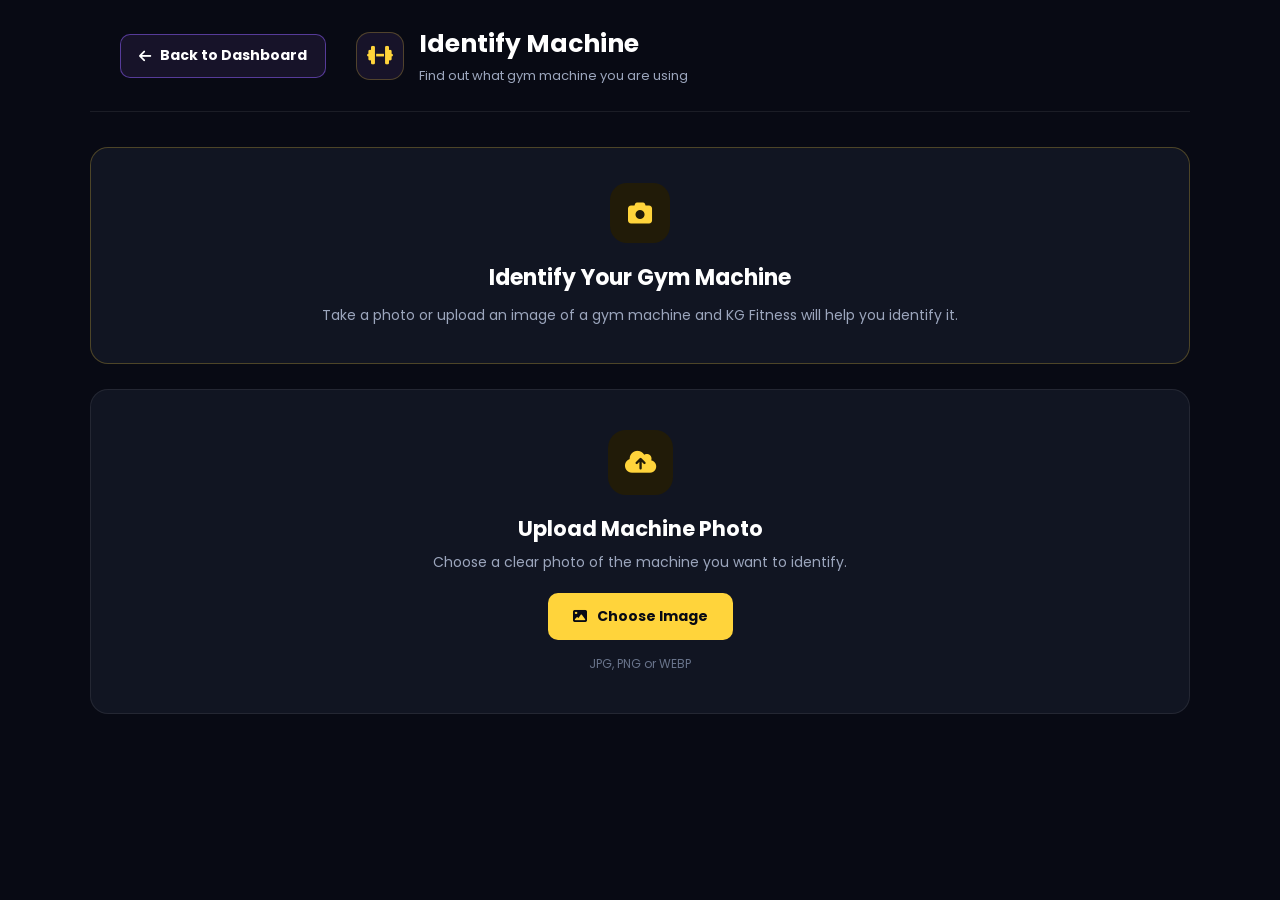
==== identify-machine.html @ 5fb45a8c "Initial commit" ====
<!DOCTYPE html>
<html lang="en">
<head>

    <meta charset="UTF-8">

    <meta
        name="viewport"
        content="width=device-width, initial-scale=1.0"
    >

    <title>KG Fitness - Identify Machine</title>

    <link
        rel="stylesheet"
        href="identify-machine.css"
    >

    <link
        rel="stylesheet"
        href="https://cdnjs.cloudflare.com/ajax/libs/font-awesome/6.5.2/css/all.min.css"
    >

    <script type="module">

        import {
            pipeline
        } from "https://cdn.jsdelivr.net/npm/@huggingface/transformers@3.8.1";

        window.HF = {
            pipeline
        };

    </script>

</head>


<body>

    <div class="identify-machine-page">


        <!-- HEADER -->

        <header class="page-header">

            <a
                href="dashboard.html"
                class="back-button"
            >

                <i class="fa-solid fa-arrow-left"></i>

                Back to Dashboard

            </a>


            <div class="header-title">

                <i class="fa-solid fa-dumbbell"></i>

                <div>

                    <h1>
                        Identify Machine
                    </h1>

                    <p>
                        Find out what gym machine you are using
                    </p>

                </div>

            </div>

        </header>



        <main class="identify-container">


            <!-- INTRO -->

            <section class="intro-card">

                <div class="intro-icon">

                    <i class="fa-solid fa-camera"></i>

                </div>


                <h2>
                    Identify Your Gym Machine
                </h2>


                <p>
                    Take a photo or upload an image of a gym machine
                    and KG Fitness will help you identify it.
                </p>

            </section>



            <!-- UPLOAD -->

            <section class="upload-card">

                <div class="upload-icon">

                    <i class="fa-solid fa-cloud-arrow-up"></i>

                </div>


                <h2>
                    Upload Machine Photo
                </h2>


                <p>
                    Choose a clear photo of the machine you want to identify.
                </p>


                <label
                    for="machineImageInput"
                    class="upload-button"
                >

                    <i class="fa-solid fa-image"></i>

                    Choose Image

                </label>


                <input
                    type="file"
                    id="machineImageInput"
                    accept="image/*"
                    hidden
                >


                <p class="upload-info">
                    JPG, PNG or WEBP
                </p>

            </section>



            <!-- IMAGE PREVIEW -->

            <section
                class="preview-card"
                id="previewCard"
                style="display:none;"
            >

                <h2>
                    Selected Image
                </h2>


                <div class="image-preview">

                    <img
                        id="machinePreview"
                        src=""
                        alt="Selected gym machine"
                    >

                </div>


                <button
                    type="button"
                    id="identifyButton"
                    class="identify-button"
                >

                    <i class="fa-solid fa-magnifying-glass"></i>

                    Identify Machine

                </button>

            </section>



            <!-- AI RESULT -->

            <section
                class="result-card"
                id="resultCard"
                style="display:none;"
            >


                <div class="result-icon">

                    <i class="fa-solid fa-dumbbell"></i>

                </div>


                <h2 id="machineName">
                    Machine Identified
                </h2>


                <p id="machineDescription">
                    Your machine information will appear here.
                </p>



                <!-- MACHINE INFORMATION -->

                <div
                    class="machine-information"
                    id="machineInformation"
                >


                    <!-- MUSCLES -->

                    <div class="information-card">

                        <div class="information-icon">

                            <i class="fa-solid fa-dumbbell"></i>

                        </div>


                        <h3>
                            Muscles Worked
                        </h3>


                        <ul id="musclesWorked">

                        </ul>

                    </div>



                    <!-- HOW TO USE -->

                    <div class="information-card">

                        <div class="information-icon">

                            <i class="fa-solid fa-list-check"></i>

                        </div>


                        <h3>
                            How to Use
                        </h3>


                        <ol id="howToUse">

                        </ol>

                    </div>



                    <!-- TIPS -->

                    <div class="information-card">

                        <div class="information-icon">

                            <i class="fa-solid fa-lightbulb"></i>

                        </div>


                        <h3>
                            Tips
                        </h3>


                        <ul id="machineTips">

                        </ul>

                    </div>


                </div>

            </section>


        </main>


    </div>



    <script
        type="module"
        src="identify-machine.js"
    ></script>

</body>

</html>
---- identify-machine.css ----
/* =========================================
   KG FITNESS - IDENTIFY MACHINE
   KG FITNESS ORIGINAL STYLE
   YELLOW + PURPLE + DARK
========================================= */

@import url('https://fonts.googleapis.com/css2?family=Poppins:wght@400;500;600;700;800&display=swap');


* {
    margin: 0;
    padding: 0;
    box-sizing: border-box;
}


body {
    font-family: "Poppins", sans-serif;
    background: #080a14;
    color: #ffffff;
    min-height: 100vh;
}


.identify-machine-page {
    width: 100%;
    min-height: 100vh;
    padding-bottom: 60px;
}


/* =========================================
   HEADER
========================================= */

.page-header {
    width: 100%;
    max-width: 1100px;
    margin: 0 auto;
    padding: 25px 30px;

    display: flex;
    align-items: center;
    gap: 30px;

    border-bottom: 1px solid rgba(255, 255, 255, 0.08);
}


/* =========================================
   BACK TO DASHBOARD
========================================= */

.back-button {
    border: 1px solid rgba(139, 92, 246, 0.55);
    background: #171329;
    color: #ffffff;

    padding: 11px 18px;

    border-radius: 10px;

    font-size: 14px;
    font-weight: 700;

    cursor: pointer;

    display: inline-flex;
    align-items: center;
    justify-content: center;

    gap: 9px;

    min-width: 170px;
    height: 44px;

    text-decoration: none;

    transition: 0.2s ease;
}


.back-button:hover {
    background: #211b3d;
    border-color: #ffd43b;
    color: #ffd43b;

    transform: translateY(-2px);
}


/* =========================================
   HEADER TITLE
========================================= */

.header-title {
    display: flex;
    align-items: center;
    gap: 15px;
}


.header-title > i {
    width: 48px;
    height: 48px;

    display: flex;
    align-items: center;
    justify-content: center;

    background: #171329;
    color: #ffd43b;

    border: 1px solid rgba(255, 212, 59, 0.25);

    border-radius: 14px;

    font-size: 21px;
}


.header-title h1 {
    font-size: 25px;
    font-weight: 700;
    margin-bottom: 3px;
}


.header-title p {
    color: #9ca6bd;
    font-size: 13px;
}


/* =========================================
   MAIN CONTAINER
========================================= */

.identify-container {
    width: calc(100% - 40px);
    max-width: 1100px;

    margin: 35px auto 0;

    display: flex;
    flex-direction: column;

    gap: 25px;
}


/* =========================================
   INTRO CARD
========================================= */

.intro-card {
    background: #111522;

    border: 1px solid rgba(255, 212, 59, 0.25);

    border-radius: 18px;

    padding: 35px;

    text-align: center;
}


.intro-icon {
    width: 60px;
    height: 60px;

    margin: 0 auto 18px;

    display: flex;
    align-items: center;
    justify-content: center;

    border-radius: 17px;

    background: #211b08;
    color: #ffd43b;

    font-size: 24px;
}


.intro-card h2 {
    font-size: 22px;
    margin-bottom: 10px;
}


.intro-card p {
    max-width: 650px;
    margin: 0 auto;

    color: #9ca6bd;

    font-size: 14px;
    line-height: 1.7;
}


/* =========================================
   UPLOAD CARD
========================================= */

.upload-card {
    background: #111522;

    border: 1px solid rgba(255, 255, 255, 0.08);

    border-radius: 18px;

    padding: 40px 30px;

    text-align: center;
}


.upload-icon {
    width: 65px;
    height: 65px;

    margin: 0 auto 18px;

    display: flex;
    align-items: center;
    justify-content: center;

    background: #211b08;
    color: #ffd43b;

    border-radius: 18px;

    font-size: 25px;
}


.upload-card h2 {
    font-size: 21px;
    margin-bottom: 8px;
}


.upload-card p {
    color: #9ca6bd;

    font-size: 14px;

    margin-bottom: 20px;
}


/* =========================================
   CHOOSE IMAGE BUTTON
========================================= */

.upload-button {
    display: inline-flex;

    align-items: center;
    justify-content: center;

    gap: 10px;

    padding: 13px 25px;

    border-radius: 10px;

    background: #ffd43b;
    color: #080a14;

    font-size: 14px;
    font-weight: 700;

    cursor: pointer;

    transition: 0.2s ease;
}


.upload-button:hover {
    background: #ffe27a;

    transform: translateY(-1px);
}


.upload-info {
    margin-top: 15px !important;
    margin-bottom: 0 !important;

    font-size: 12px !important;
    color: #68738a !important;
}


/* =========================================
   PREVIEW CARD
========================================= */

.preview-card {
    background: #111522;

    border: 1px solid rgba(255, 255, 255, 0.08);

    border-radius: 18px;

    padding: 25px;

    text-align: center;
}


.preview-card h2 {
    font-size: 19px;
    margin-bottom: 20px;
}


.image-preview {
    width: 100%;

    display: flex;
    justify-content: center;

    overflow: hidden;

    border-radius: 14px;

    background: #070911;
}


.image-preview img {
    display: block;

    max-width: 100%;
    max-height: 550px;

    width: auto;
    height: auto;

    object-fit: contain;

    border-radius: 12px;
}


/* =========================================
   IDENTIFY BUTTON
========================================= */

.identify-button {
    width: 100%;

    margin-top: 20px;

    padding: 14px 20px;

    border: none;

    border-radius: 10px;

    background: #ffd43b;
    color: #080a14;

    font-size: 15px;
    font-weight: 700;

    cursor: pointer;

    display: flex;
    align-items: center;
    justify-content: center;

    gap: 10px;

    transition: 0.2s ease;
}


.identify-button:hover {
    background: #ffe27a;

    transform: translateY(-1px);
}


.identify-button:disabled {
    opacity: 0.65;
    cursor: not-allowed;
}


/* =========================================
   RESULT CARD
========================================= */

.result-card {
    background: #111522;

    border: 1px solid rgba(139, 92, 246, 0.40);

    border-radius: 18px;

    padding: 35px;

    text-align: center;
}


.result-icon {
    width: 65px;
    height: 65px;

    margin: 0 auto 16px;

    display: flex;
    align-items: center;
    justify-content: center;

    background: #211b3d;

    color: #a78bfa;

    border: 1px solid rgba(139, 92, 246, 0.25);

    border-radius: 17px;

    font-size: 25px;
}


.result-card h2 {
    font-size: 23px;

    margin-bottom: 8px;
}


.result-card > p {
    color: #9ca6bd;

    font-size: 14px;

    line-height: 1.6;
}


/* =========================================
   MACHINE INFORMATION
========================================= */

.machine-information {
    width: 100%;

    margin-top: 30px;

    display: grid;

    grid-template-columns:
        repeat(3, minmax(0, 1fr));

    gap: 18px;

    text-align: left;
}


/* =========================================
   INFORMATION CARD
========================================= */

.information-card {
    background: #111522;

    border: 1px solid rgba(255, 212, 59, 0.20);

    border-radius: 16px;

    padding: 24px;

    min-height: 250px;

    transition: all 0.25s ease;
}


.information-card:hover {
    border-color: rgba(255, 212, 59, 0.45);

    transform: translateY(-3px);
}


/* =========================================
   INFORMATION ICON
========================================= */

.information-icon {
    width: 46px;
    height: 46px;

    display: flex;
    align-items: center;
    justify-content: center;

    margin-bottom: 16px;

    background: #211b08;

    color: #ffd43b;

    border: 1px solid rgba(255, 212, 59, 0.15);

    border-radius: 12px;

    font-size: 18px;
}


/* =========================================
   INFORMATION TITLE
========================================= */

.information-card h3 {
    color: #ffffff;

    font-size: 16px;

    font-weight: 700;

    margin-bottom: 16px;
}


/* =========================================
   LISTS
========================================= */

.information-card ul,
.information-card ol {
    margin: 0;

    padding-left: 20px;

    color: #9ca6bd;

    font-size: 13px;

    line-height: 1.8;
}


.information-card li {
    margin-bottom: 8px;

    padding-left: 4px;
}


/* =========================================
   YELLOW BULLETS / NUMBERS
========================================= */

.information-card ul li::marker,
.information-card ol li::marker {
    color: #ffd43b;
}


/* =========================================
   MOBILE
========================================= */

@media (max-width: 850px) {

    .machine-information {
        grid-template-columns: 1fr;
    }


    .information-card {
        min-height: auto;
    }

}


@media (max-width: 650px) {

    .page-header {
        padding: 20px;

        flex-direction: column;

        align-items: flex-start;

        gap: 18px;
    }


    .back-button {
        width: 100%;
        min-width: 0;
    }


    .header-title h1 {
        font-size: 21px;
    }


    .identify-container {
        width: calc(100% - 24px);

        margin-top: 20px;

        gap: 18px;
    }


    .intro-card,
    .upload-card,
    .preview-card,
    .result-card {
        padding: 25px 18px;
    }


    .result-card h2 {
        font-size: 20px;
    }


    .machine-information {
        gap: 14px;

        margin-top: 25px;
    }


    .information-card {
        padding: 20px;
    }


    .image-preview img {
        max-height: 400px;
    }

}


@media (max-width: 400px) {

    .header-title {
        gap: 10px;
    }


    .header-title > i {
        width: 42px;
        height: 42px;
        font-size: 18px;
    }


    .header-title h1 {
        font-size: 19px;
    }


    .header-title p {
        font-size: 11px;
    }


    .upload-button {
        width: 100%;
    }

}
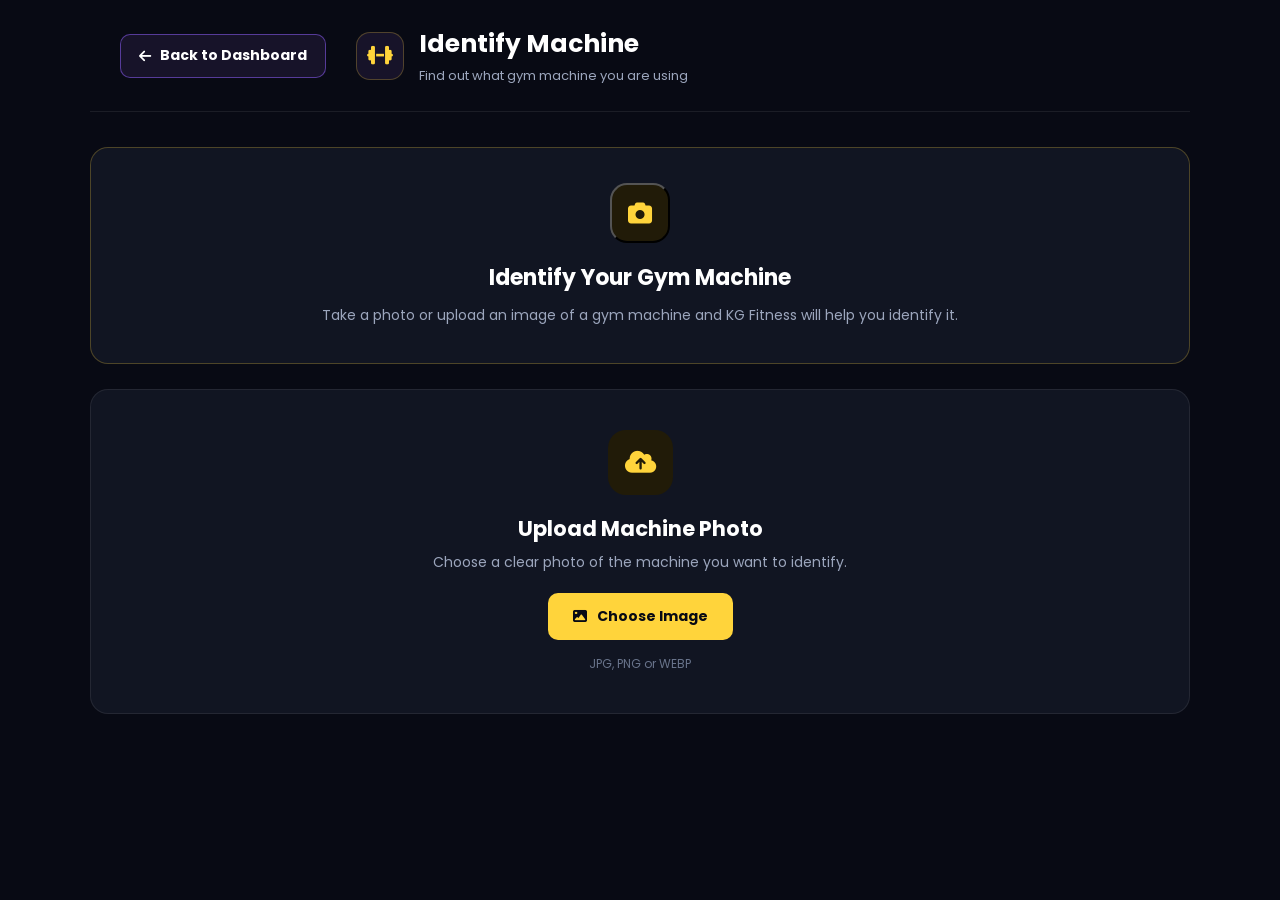
==== commit a51c888d: "Added camera button functionality to Identify Machine" ====
--- a/identify-machine.html
+++ b/identify-machine.html
@@ -86,11 +86,14 @@
 
             <section class="intro-card">
 
-                <div class="intro-icon">
-
-                    <i class="fa-solid fa-camera"></i>
-
-                </div>
+                <button
+    type="button"
+    class="intro-icon"
+    id="openCameraButton"
+    aria-label="Open Camera"
+>
+    <i class="fa-solid fa-camera"></i>
+</button>
 
 
                 <h2>
@@ -140,12 +143,13 @@
                 </label>
 
 
-                <input
-                    type="file"
-                    id="machineImageInput"
-                    accept="image/*"
-                    hidden
-                >
+               <input
+    type="file"
+    id="machineImageInput"
+    accept="image/*"
+    capture="environment"
+    hidden
+>
 
 
                 <p class="upload-info">
